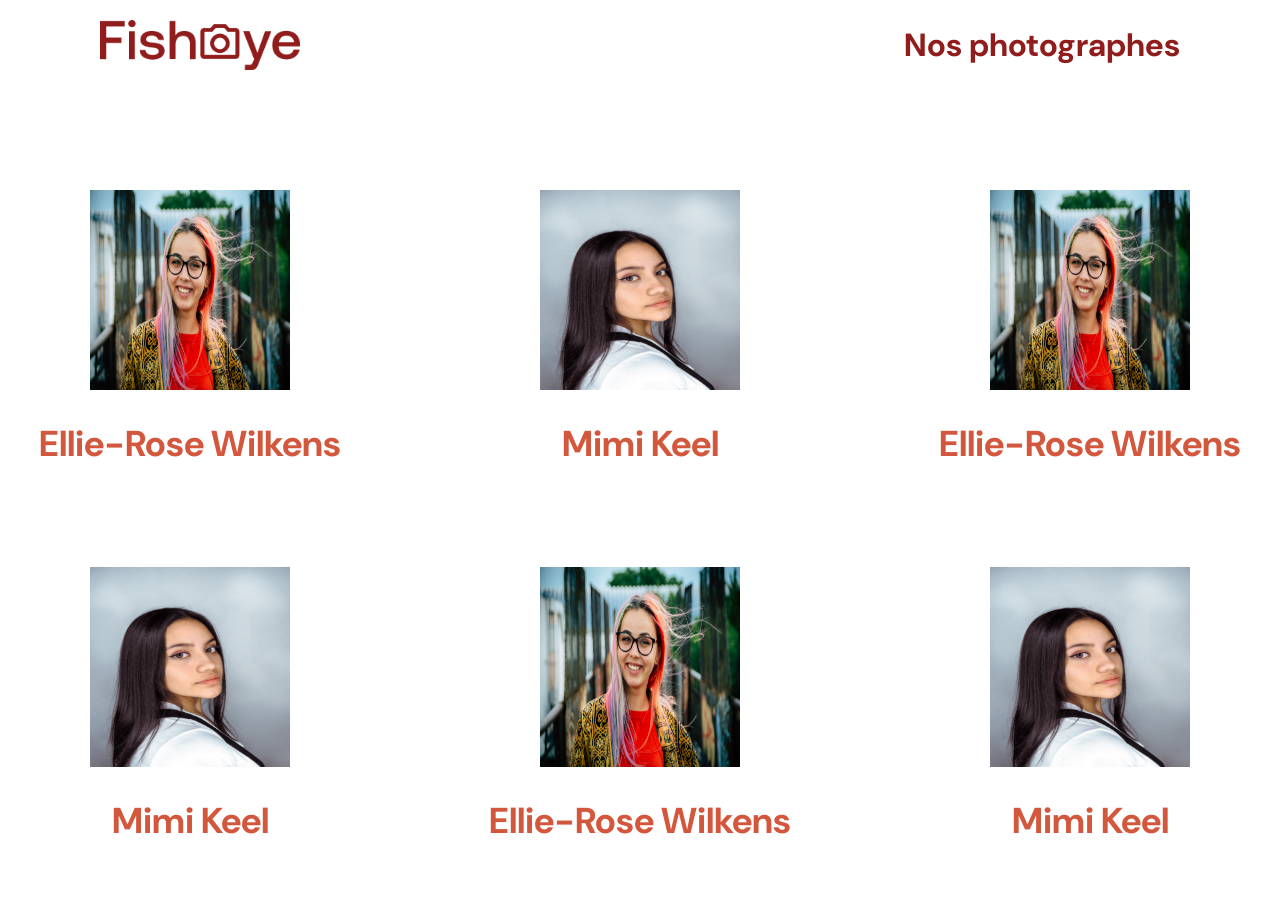
==== index.html @ 1598269f "first commit" ====
<!DOCTYPE html>
<html>
  <head>
    <link href="css/style.css" rel="stylesheet" type="text/css" />
    <meta charset="utf-8">
    <link rel="icon" type="image/png" href="assets/favicon.png">
    <link href="https://fonts.googleapis.com/css?family=DM+Sans&display=swap" rel="stylesheet">
    <title>Fisheye</title>
  </head>
  <body>
    <header>
        <img src="assets/images/logo.png" class="logo" />
        <h1>Nos photographes</h1>
    </header>
    <main id="main">
        <div class="photographer_section"></div>
    </main>
    <script src="scripts/factories/photographer.js"></script>
    <script src="scripts/pages/index.js"></script>
  </body>
</html>
---- css/style.css ----
@import url("photographer.css");

body {
    font-family: "DM Sans", sans-serif;
    margin: 0;
}


header {
    display: flex;
    flex-direction: row;
    justify-content: space-between;
    align-items: center;
    height: 90px;
}

h1 {
    color: #901C1C;
    margin-right: 100px;
}

.logo {
    height: 50px;
    margin-left: 100px;
}

.photographer_section {
    display: grid;
    grid-template-columns: 1fr 1fr 1fr;
    gap: 70px;
    margin-top: 100px;
}

.photographer_section article {
    justify-self: center;
    display: flex;
    justify-content: center;
    align-items: center;
    flex-direction: column;
}

.photographer_section article h2 {
    color: #D3573C;
    font-size: 36px;
}

.photographer_section article img {
    height: 200px;
    width: 200px;
}
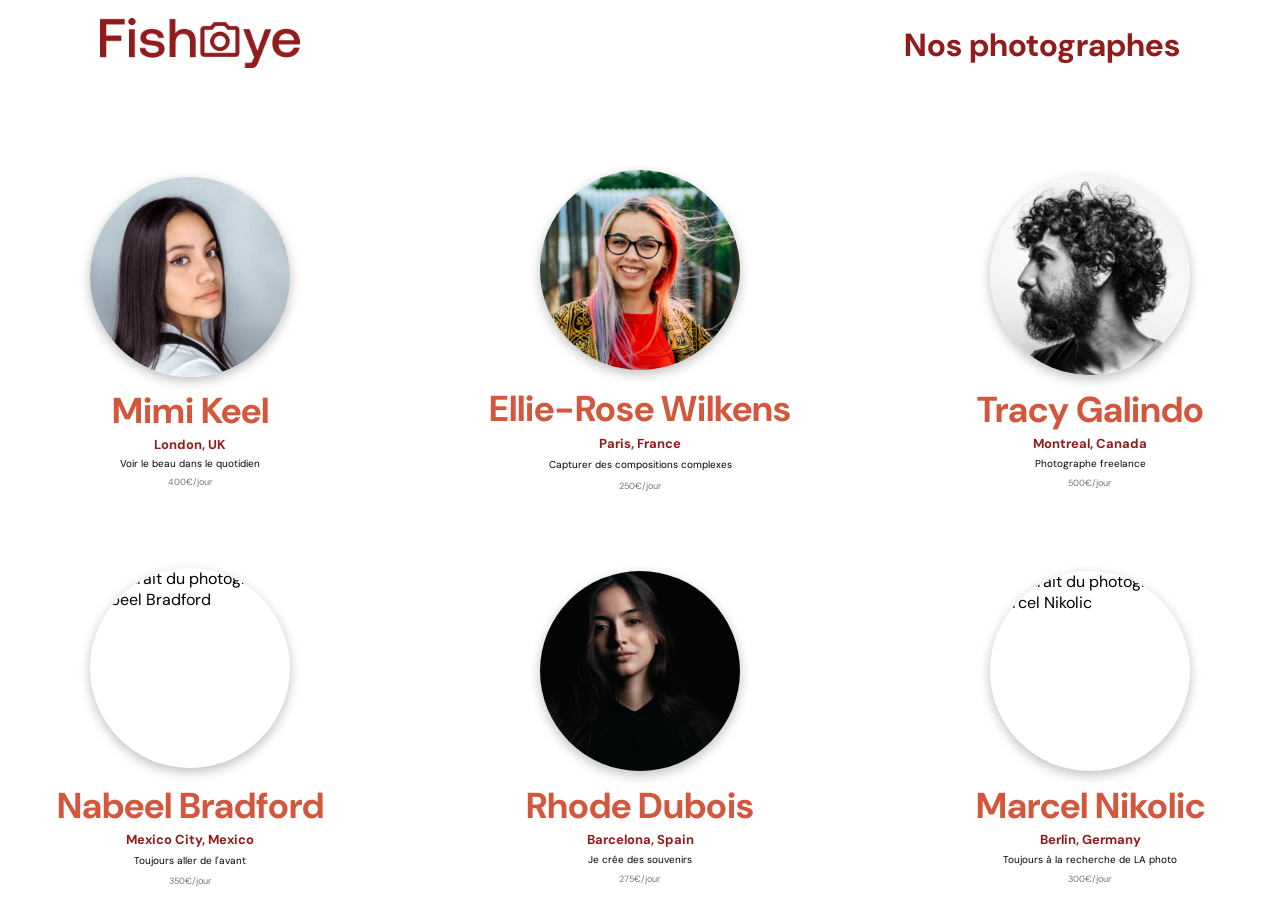
==== commit 19397ec5: "home page" ====
--- a/index.html
+++ b/index.html
@@ -1,5 +1,5 @@
 <!DOCTYPE html>
-<html>
+<html lang="fr">
   <head>
     <link href="css/style.css" rel="stylesheet" type="text/css" />
     <meta charset="utf-8">
@@ -9,11 +9,13 @@
   </head>
   <body>
     <header>
-        <img src="assets/images/logo.png" class="logo" />
+        <a href="index.html">
+          <img src="assets/images/logo.png" class="logo" role="img" alt="logo FishEye Page d'accueil"/>
+        </a>
         <h1>Nos photographes</h1>
     </header>
     <main id="main">
-        <div class="photographer_section"></div>
+        <section class="photographer_section"></section>
     </main>
     <script src="scripts/factories/photographer.js"></script>
     <script src="scripts/pages/index.js"></script>
--- a/css/style.css
+++ b/css/style.css
@@ -28,7 +28,7 @@
     display: grid;
     grid-template-columns: 1fr 1fr 1fr;
     gap: 70px;
-    margin-top: 100px;
+    margin-top:80px;
 }
 
 .photographer_section article {
@@ -41,10 +41,34 @@
 
 .photographer_section article h2 {
     color: #D3573C;
-    font-size: 36px;
+    font-size: 2.25em;
+    margin: 5% 0 0% 0;
+}
+.photographer_section article h3 {
+    color: #901C1C;
+    font-size: 0.813em;
+    margin: 1% 0;
+   
 }
 
+.photographer_section article p {
+    color: #000000;
+    font-size: 0.625em;
+    margin: 1% 0;
+   
+}
+.photographer_section article div {
+    color: #757575;
+    font-size: 0.563em;
+    margin: 2% 0;
+   
+}
 .photographer_section article img {
     height: 200px;
     width: 200px;
+    object-fit: cover;
+    object-position: center;
+    border-radius: 50%;
+    box-shadow: 0px 4px 12px 0px #00000040;
+
 }
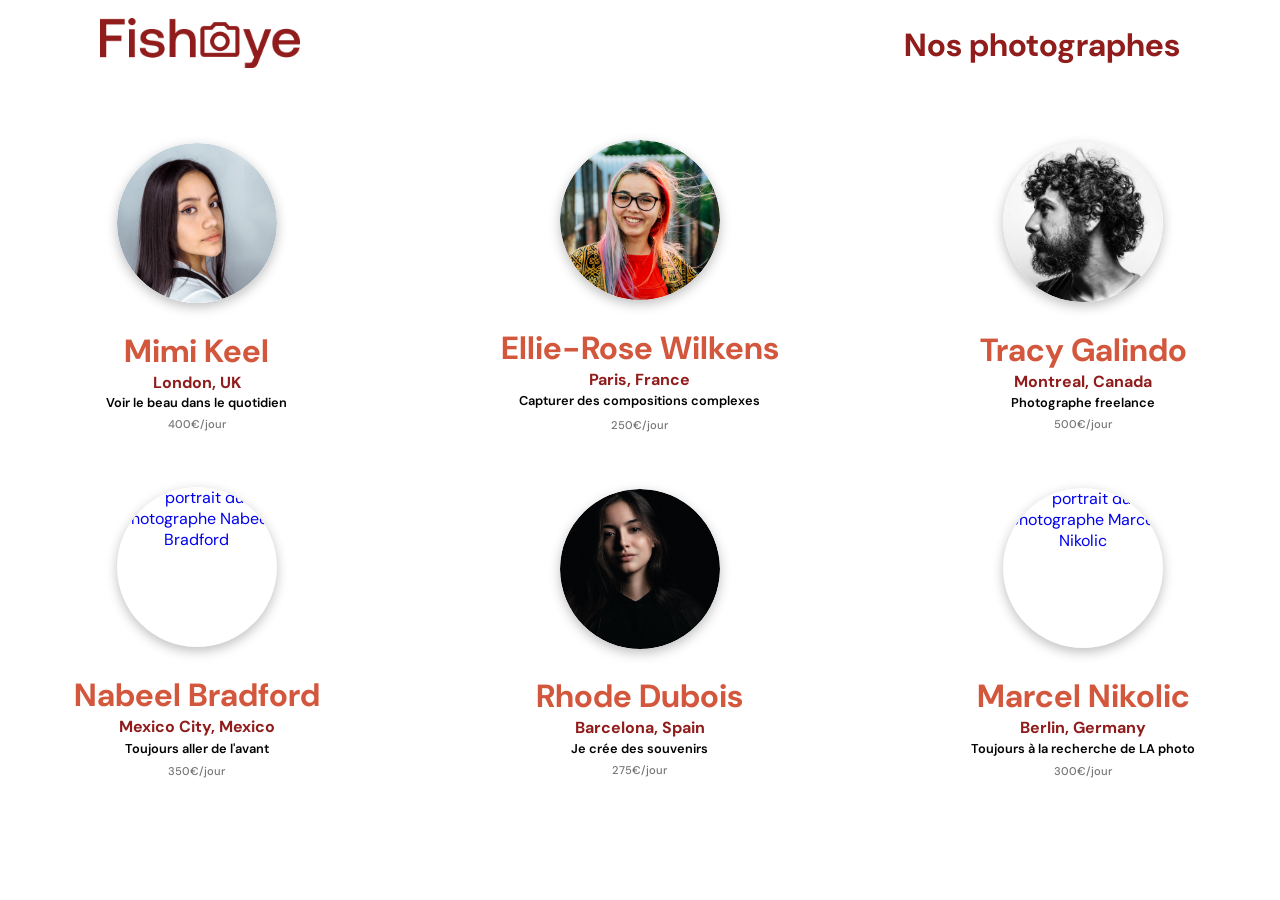
==== commit fc7c7a32: "ajout du tri" ====
--- a/index.html
+++ b/index.html
@@ -17,7 +17,7 @@
     <main id="main">
         <section class="photographer_section"></section>
     </main>
-    <script src="scripts/factories/photographer.js"></script>
+    <script src="scripts/factories/photographerfactorie.js"></script>
     <script src="scripts/pages/index.js"></script>
   </body>
 </html>
--- a/css/style.css
+++ b/css/style.css
@@ -1,8 +1,11 @@
 @import url("photographer.css");
 
 body {
+    display: flex;
+    flex-direction: column;
+    max-width: 1440px;
     font-family: "DM Sans", sans-serif;
-    margin: 0;
+    margin: auto;
 }
 
 
@@ -27,11 +30,11 @@
 .photographer_section {
     display: grid;
     grid-template-columns: 1fr 1fr 1fr;
-    gap: 70px;
-    margin-top:80px;
+    gap: 50px;
+    margin-top:50px;
 }
 
-.photographer_section article {
+.photographer_section .card_photographer {
     justify-self: center;
     display: flex;
     justify-content: center;
@@ -39,36 +42,70 @@
     flex-direction: column;
 }
 
-.photographer_section article h2 {
+.photographer_section .container_photo {
+  
+    justify-content: center;
+    text-align: center;
+
+  }
+
+.photographer_section .photographerName {
     color: #D3573C;
-    font-size: 2.25em;
+    font-size: 2em;
     margin: 5% 0 0% 0;
+    display: flex;
+    justify-content: center;
+   
 }
-.photographer_section article h3 {
-    color: #901C1C;
-    font-size: 0.813em;
+.photographer_section .photographerCity {
+    display: flex;
+    justify-content: center;
+    color: #901c1c;
+    font-weight: 700;
+    text-transform: capitalize;
+    font-style: normal;
+    font-size: 1rem;
+}
+
+.photographer_section .slogan {
+    color: #000000;
+    display: flex;
+    justify-content: center;
+    font-size: 0.8rem;
+    font-weight: 600;
     margin: 1% 0;
    
 }
-
-.photographer_section article p {
-    color: #000000;
-    font-size: 0.625em;
-    margin: 1% 0;
-   
-}
-.photographer_section article div {
+.photographer_section .prix {
     color: #757575;
-    font-size: 0.563em;
+    display: flex;
+  justify-content: center;
+  font-size: 0.7rem;
+  font-weight: 500;
     margin: 2% 0;
    
 }
-.photographer_section article img {
-    height: 200px;
-    width: 200px;
+.photographer_section  .divPortrait{
+    display: flex;
+    margin: 0 auto;
+    height: 10rem;
+    width: 10rem;
+    overflow: hidden;
+    margin-bottom: 1.67rem;
+   border-radius: 50%;
+    justify-content: center;
+    box-shadow: 0px 4px 12px 0px #00000040;
+}
+.photographer_section .img_photographe {
+    width: 100%;
+    height: 100%;
     object-fit: cover;
     object-position: center;
     border-radius: 50%;
-    box-shadow: 0px 4px 12px 0px #00000040;
+}
 
-}+
+.photographer_section .card_photographer  a {
+  text-decoration: none;
+  cursor: pointer;
+}
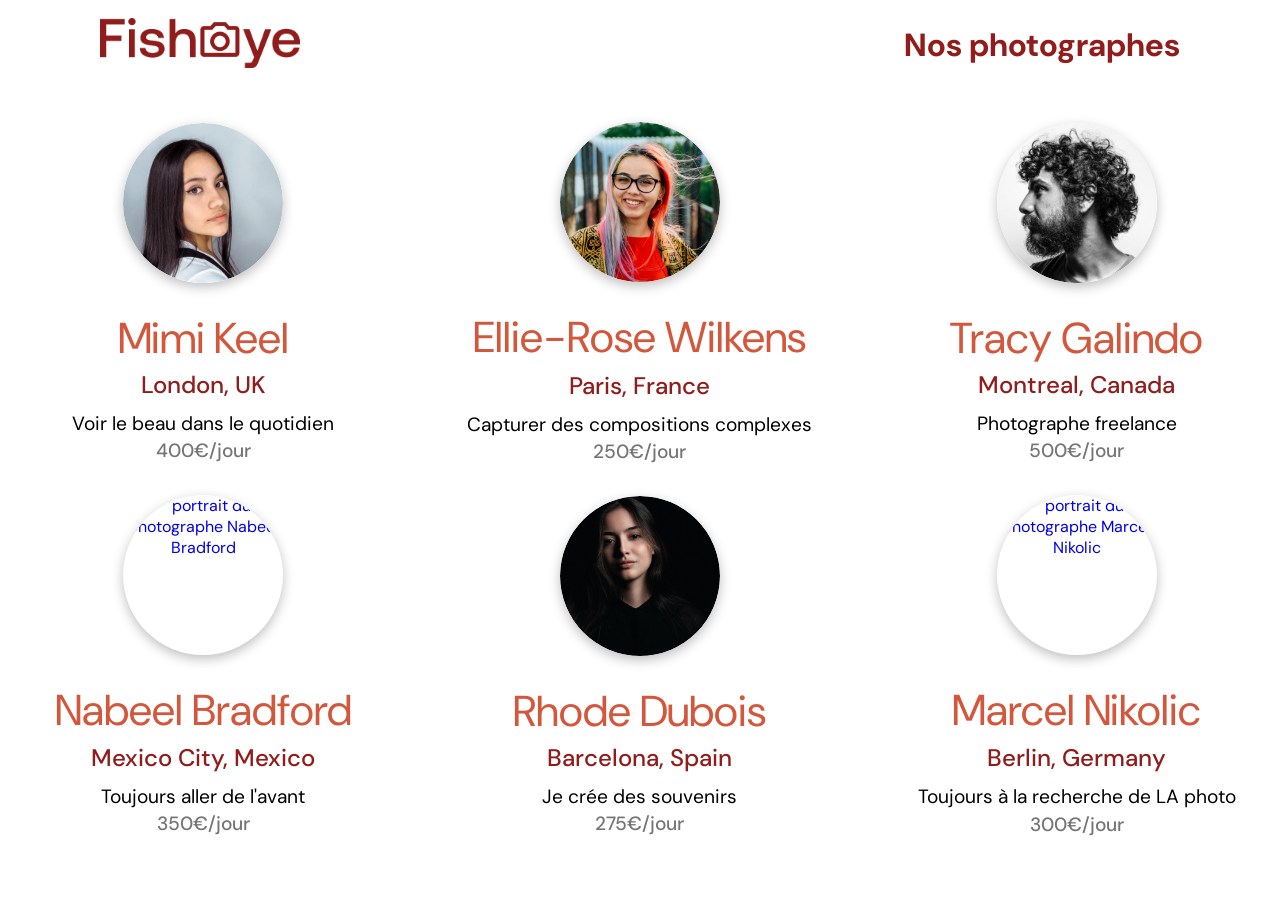
==== commit 2b88fcf7: "ajout accessibilité" ====
--- a/index.html
+++ b/index.html
@@ -12,7 +12,7 @@
         <a href="index.html">
           <img src="assets/images/logo.png" class="logo" role="img" alt="logo FishEye Page d'accueil"/>
         </a>
-        <h1>Nos photographes</h1>
+        <h1 tabindex="0">Nos photographes</h1>
     </header>
     <main id="main">
         <section class="photographer_section"></section>
--- a/css/style.css
+++ b/css/style.css
@@ -6,6 +6,7 @@
     max-width: 1440px;
     font-family: "DM Sans", sans-serif;
     margin: auto;
+   
 }
 
 
@@ -30,8 +31,8 @@
 .photographer_section {
     display: grid;
     grid-template-columns: 1fr 1fr 1fr;
-    gap: 50px;
-    margin-top:50px;
+    gap: 30px;
+    margin-top: 2rem;
 }
 
 .photographer_section .card_photographer {
@@ -51,39 +52,38 @@
 
 .photographer_section .photographerName {
     color: #D3573C;
-    font-size: 2em;
-    margin: 5% 0 0% 0;
+    margin: 5% 0 2% 0;
     display: flex;
     justify-content: center;
+    font-size: 2.7rem;
+    font-weight: 400;
    
 }
 .photographer_section .photographerCity {
     display: flex;
     justify-content: center;
     color: #901c1c;
-    font-weight: 700;
-    text-transform: capitalize;
-    font-style: normal;
-    font-size: 1rem;
+    /* text-transform: capitalize; */
+    font-size: 1.5rem;
+    line-height: 1.7rem;
+    font-weight: 500;
 }
 
 .photographer_section .slogan {
     color: #000000;
     display: flex;
     justify-content: center;
-    font-size: 0.8rem;
-    font-weight: 600;
-    margin: 1% 0;
+    font-size: 1.2rem;
+    line-height: 1.7rem;
    
 }
 .photographer_section .prix {
     color: #757575;
     display: flex;
   justify-content: center;
-  font-size: 0.7rem;
+  font-size: 1.2rem;
   font-weight: 500;
-    margin: 2% 0;
-   
+  line-height: 1.7rem;
 }
 .photographer_section  .divPortrait{
     display: flex;
@@ -109,3 +109,13 @@
   text-decoration: none;
   cursor: pointer;
 }
+@media (max-width: 900px) { 
+
+
+	.photographer_section {
+		display: flex;
+        justify-content: center;
+        flex-wrap: wrap;
+
+	}
+ }
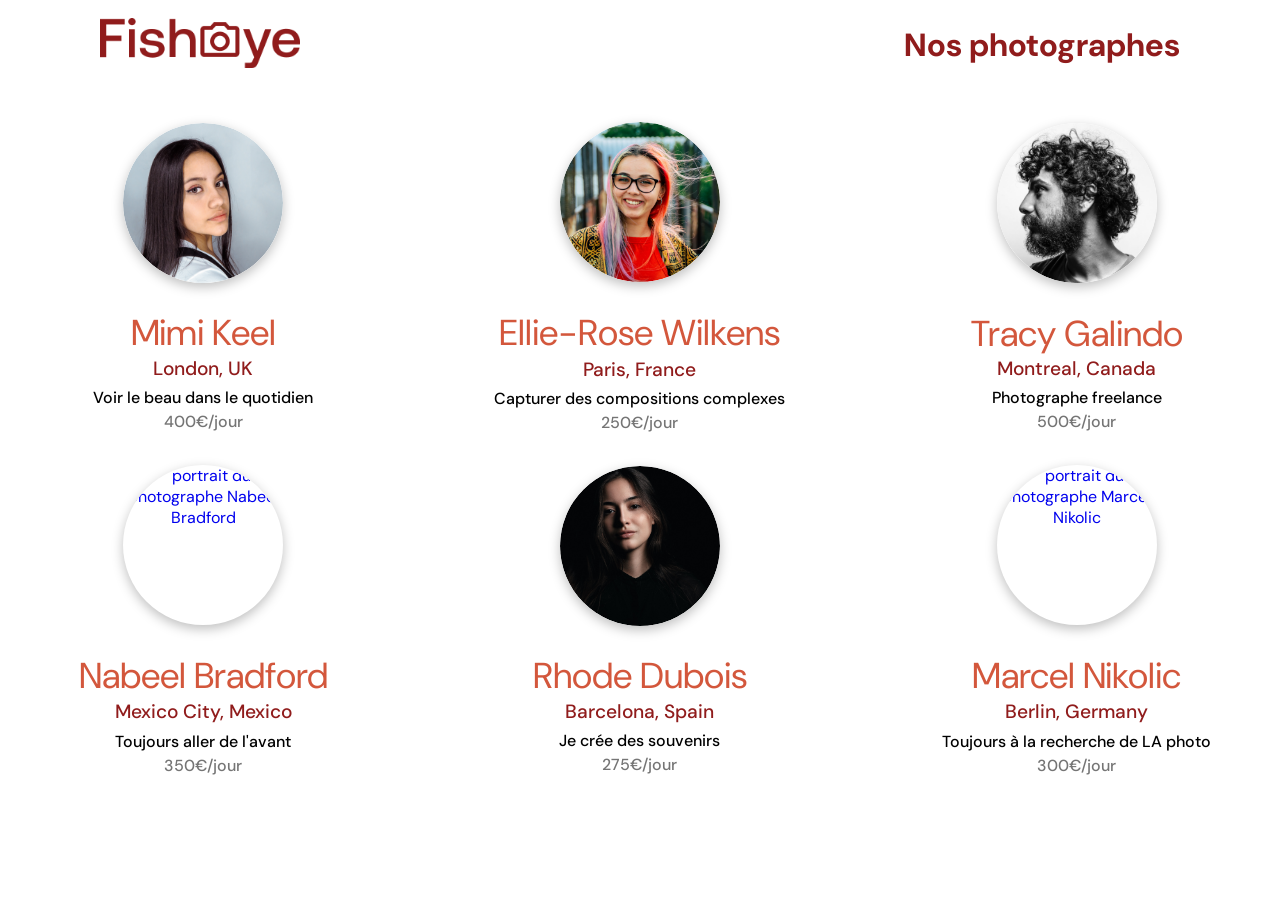
==== commit 0abdc846: "event clavier" ====
--- a/index.html
+++ b/index.html
@@ -5,12 +5,12 @@
     <meta charset="utf-8">
     <link rel="icon" type="image/png" href="assets/favicon.png">
     <link href="https://fonts.googleapis.com/css?family=DM+Sans&display=swap" rel="stylesheet">
-    <title>Fisheye</title>
+    <title>Fisheye  - Trouvez votre photographe </title>
   </head>
-  <body>
+  <body>  
     <header>
         <a href="index.html">
-          <img src="assets/images/logo.png" class="logo" role="img" alt="logo FishEye Page d'accueil"/>
+          <img src="assets/images/logo.png" class="logo" role="img" alt="logo FishEye Page principale"/>
         </a>
         <h1 tabindex="0">Nos photographes</h1>
     </header>
--- a/css/style.css
+++ b/css/style.css
@@ -55,7 +55,7 @@
     margin: 5% 0 2% 0;
     display: flex;
     justify-content: center;
-    font-size: 2.7rem;
+    font-size: 2.25rem;
     font-weight: 400;
    
 }
@@ -64,8 +64,8 @@
     justify-content: center;
     color: #901c1c;
     /* text-transform: capitalize; */
-    font-size: 1.5rem;
-    line-height: 1.7rem;
+    font-size: 1.2rem;
+    line-height: 1rem;
     font-weight: 500;
 }
 
@@ -73,17 +73,17 @@
     color: #000000;
     display: flex;
     justify-content: center;
-    font-size: 1.2rem;
-    line-height: 1.7rem;
-   
+    font-size: 1rem;
+    line-height: 1.5rem;
+    font-weight: 500;
 }
 .photographer_section .prix {
     color: #757575;
     display: flex;
   justify-content: center;
-  font-size: 1.2rem;
+  font-size: 1rem;
+  line-height: 1.5rem;
   font-weight: 500;
-  line-height: 1.7rem;
 }
 .photographer_section  .divPortrait{
     display: flex;
